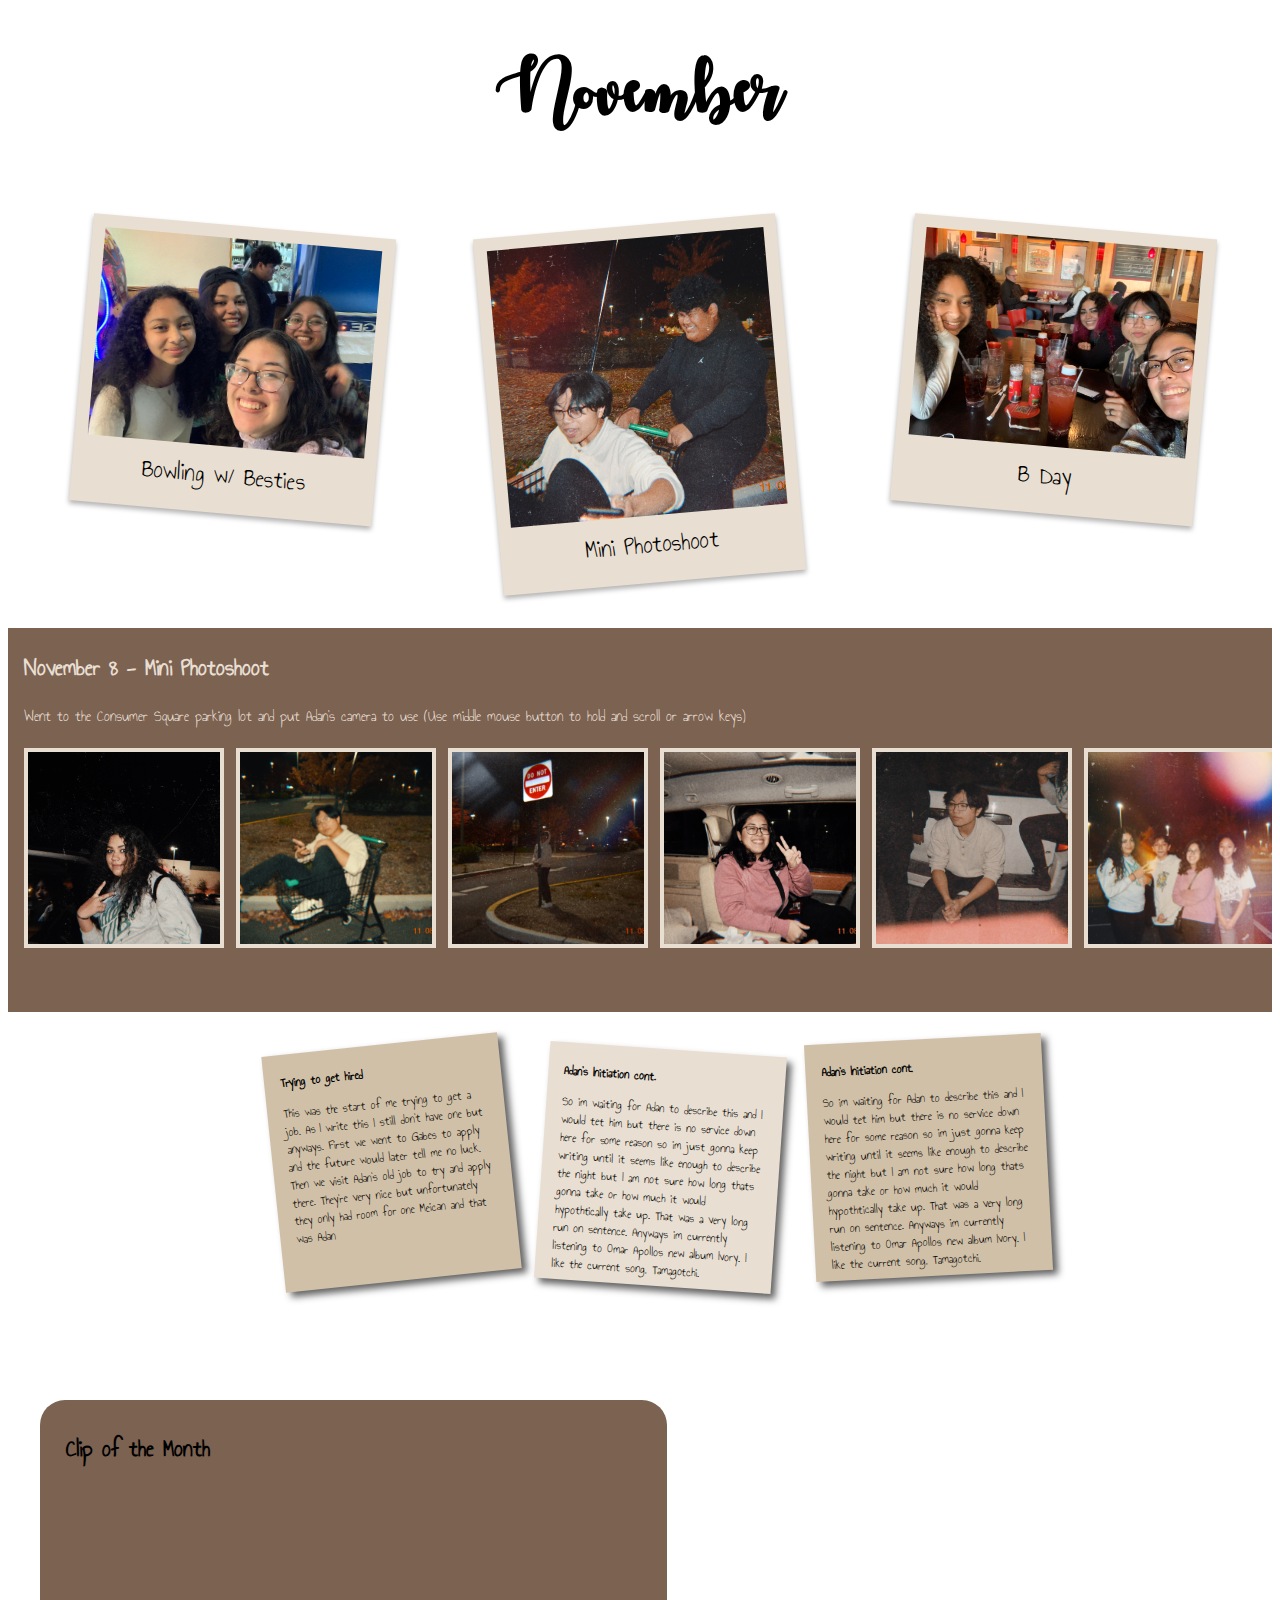
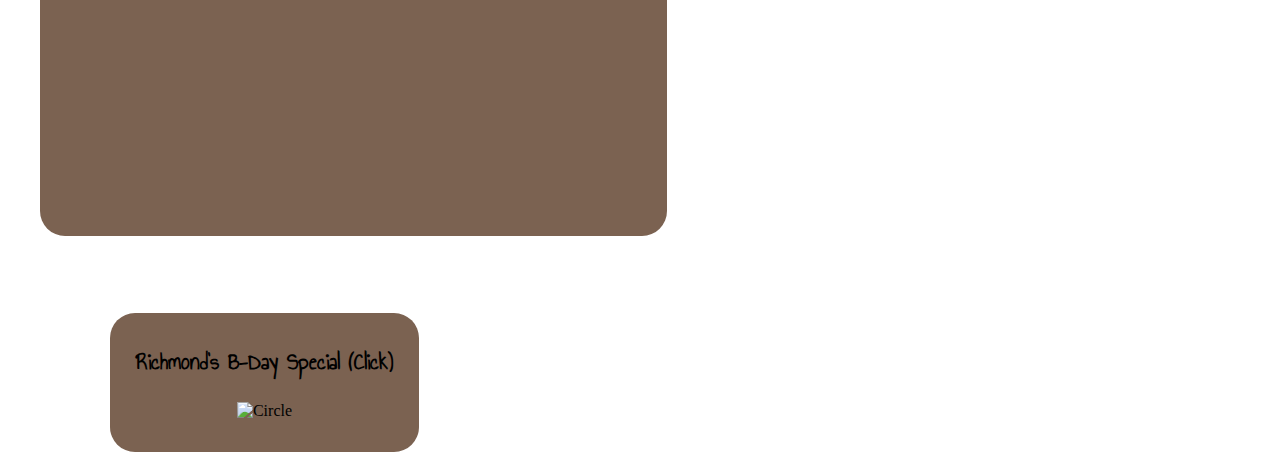
==== nov.html @ adaeb92c "novembeR base" ====
<!DOCTYPE html>
<html>

<head>
  <meta charset="utf-8">
  <meta name="viewport" content="width=device-width">
  <title>November</title>
  <link rel="stylesheet" href="novs.css">
  <script src="https://cdnjs.cloudflare.com/ajax/libs/jquery/3.5.1/jquery.min.js"></script>
  <script src="novj.js"></script>
</head>
<body>
    <h1>November</h1>

    <div class="wrapper">
        <div class="item">
          <div class="polaroid">
            <img src="month/nov/novp1.jpg">
            <div class="caption">Bowling w/ Besties</div>
          </div>
        </div>
        <div class="item">
          <div class="polaroid">
            <img src="month/nov/novp2.jpg">
            <div class="caption">Mini Photoshoot</div>
          </div>
        </div>
        <div class="item">
          <div class="polaroid">
            <img src="month/nov/novp3.jpg">
            <div class="caption">B Day</div>
          </div>
        </div>
    </div>

    <div class="s-photoGallery t-black">
      <h2>November 8 - Mini Photoshoot</h2>
      <p>Went to the Consumer Square parking lot and put Adan's camera to use (Use middle mouse button to hold and scroll or arrow keys) </p>
      <div class="c-photoStrip">
        <div class="c-photoStrip__wrap">
          <div class="c-photoStrip__wrap__card">
            <img src="month/nov/nov1.jpeg" draggable="false" />
          </div>
          <div class="c-photoStrip__wrap__card">
            <img src="month/nov/nov2.jpeg" />
          </div>
          <div class="c-photoStrip__wrap__card">
            <img src="month/nov/nov3.jpeg" />
          </div>
          <div class="c-photoStrip__wrap__card">
            <img src="month/nov/nov4.jpeg" />
          </div>
          <div class="c-photoStrip__wrap__card">
            <img src="month/nov/nov5.jpeg" />
          </div>
          <div class="c-photoStrip__wrap__card">
            <img src="month/nov/nov6.jpeg" />
          </div>
          <div class="c-photoStrip__wrap__card">
            <img src="month/nov/nov7.jpeg" />
          </div>
          <div class="c-photoStrip__wrap__card">
            <img src="month/nov/nov8.jpeg" />
          </div>
          <div class="c-photoStrip__wrap__card">
            <img src="month/nov/nov9.jpeg" />
          </div>
          <div class="c-photoStrip__wrap__card">
            <img src="month/nov/nov10.jpeg" />
          </div>
          <div class="c-photoStrip__wrap__card">
            <img src="month/nov/nov11.jpeg" />
          </div>
          <div class="c-photoStrip__wrap__card">
            <img src="month/nov/nov12.jpeg" />
          </div>
        </div>
      </div>
    </div>

    <div>
      <ul>
        <li>
          <a href="#" contenteditable>
            <h2 class="snh">Trying to get hired</h2>
            <p class="snp">This was the start of me trying to get a job. As I write this I still don't have one but anyways. First we went to Gabes to apply and the future would later tell me no luck. Then we visit Adan's old job to try and apply there. They're very nice but unfortunately they only had room for one Meican and that was Adan</p>
          </a>
        </li>
        <li>
          <a href="#" contenteditable>
            <h2 class="snh">Adan's Initiation cont.</h2>
            <p class="snp">So im waiting for Adan to describe this and I would tet him but there is no service down here for some reason so im just gonna keep writing until it seems like enough to describe the night but I am not sure how long thats gonna take or how much it would hypothtically take up. That was a very long run on sentence. Anyways im currently listening to Omar Apollos new album Ivory. I like the current song, Tamagotchi.</p>
          </a>
        </li>
        <li>
          <a href="#" contenteditable>
            <h2 class="snh">Adan's Initiation cont.</h2>
            <p class="snp">So im waiting for Adan to describe this and I would tet him but there is no service down here for some reason so im just gonna keep writing until it seems like enough to describe the night but I am not sure how long thats gonna take or how much it would hypothtically take up. That was a very long run on sentence. Anyways im currently listening to Omar Apollos new album Ivory. I like the current song, Tamagotchi.</p>
          </a>
        </li>
      </ul>
    </div>

    <div class="anoth">
      <section class="sect-2">
        <div class="clipsec">
          <h2>Clip of the Month</h2>
          <div class="ayo">
            <iframe class="responsive-iframe" width="640" height="360" frameborder="0" src="https://streamable.com/e/e601b6" allowfullscreen ></iframe>
          </div>
        </div>
      </section>
  
      <div class="othpic">
        <h2>Richmond's B-Day Special (Click)</h2>
        <img src="month/nov/rochnov1.jpg" class="weirdpics"alt="Circle" id="circle" onclick="change();">
      </div>
    </div>

</body>
</html>
---- novs.css ----
@import url('https://fonts.googleapis.com/css2?family=Annie+Use+Your+Telescope&display=swap');
@import url('https://fonts.googleapis.com/css2?family=Reenie+Beanie&display=swap');
@font-face {
    font-family: novfont;
    src: url(fonts/autumn-in-november.regular.ttf);
  }

body{
    background-image: url("https://st2.depositphotos.com/18175584/47318/v/450/depositphotos_473184442-stock-illustration-seamless-minimalist-doodle-leaf-pattern.jpg?forcejpeg=true");
    background-size: 40%;
}
h1{
    font-family: novfont;
    text-align: center;
    font-size: 60px;
}


.wrapper {   
    text-align: center;
    display: flex;
    justify-content: space-evenly;
}
.polaroid {
    background: #E8DED1;
    padding: 1rem;
    -webkit-box-shadow: 0 4px 6px rgba(0, 0, 0, .3);
    -moz-box-shadow: 0 4px 6px rgba(0, 0, 0, .3);
    box-shadow: 0 4px 6px rgba(0, 0, 0, .3); 
}
.item{
    max-width: 30%;
}
.polaroid > img {
    max-width: 100%;
    height: auto;
}
.caption {
    font-size: 2.5vw;
    text-align: center;
    line-height: 2em;
    font-family: 'Annie Use Your Telescope', cursive;
}
.item .polaroid:before {
    content: '';
    position: absolute;
    z-index: -1;
    transition: all 0.40s;
}
.item:nth-of-type(2n+1) {
    transform: scale(0.8, 0.8) rotate(5deg);
    transition: all 0.35s;
}
.item:nth-of-type(2n+1) .polaroid:before {
    transform: rotate(6deg);
    height: 20%;
    width: 47%;
    bottom: 30px;
    right: 12px;
}
.item:nth-of-type(2n+2) {
    transform: scale(0.8, 0.8) rotate(-5deg);
    transition: all 0.35s;
}
.item:nth-of-type(2n+2) .polaroid:before {
    transform: rotate(-6deg);
    height: 20%;
    width: 47%;
    bottom: 30px;
    left: 12px;
}
.item:hover {
    filter: none;
    transform: scale(1, 1) rotate(0deg);
    transition: all 0.40s;
}
.item:hover .polaroid:before {
    content: '';
    position: absolute;
    z-index: -1;
    transform: rotate(0deg);
    height: 60%;
    width: 60%;
    bottom: 0%;
    right: 10%;
    transition: all 0.35s;
}

h2 {
    margin-top: 0.25em;
    font-family: 'Annie Use Your Telescope', cursive;
}
.c-photoStrip {
    height: fit-content;
    overflow: hidden;
    vertical-align: middle;
}
.c-photoStrip__wrap {
    padding: 0 1em 1.5em;
    white-space: nowrap;
    overflow-x: scroll;
    overflow-y:visible;
    vertical-align: middle;
}
.c-photoStrip__wrap__card {
    display: inline-block;
    margin: 0.25em;
    vertical-align: middle;
}
.c-photoStrip__wrap__card:first-of-type {
    margin-left: 0;
}
.c-photoStrip__wrap__card:last-of-type {
    margin-right: 0;
}
.c-photoStrip__wrap__card img {
    max-width: 15vw;
    width: 100%;
    height: auto;
    user-select: none;
    -moz-user-select: none;
    -webkit-user-drag: none;
    -webkit-user-select: none;
    -ms-user-select: none;
}
.s-photoGallery {
    padding: 1em;
    height: fit-content;
}
.s-photoGallery .c-photoStrip {
    margin: 1em -1em;
}
.t-black.s-photoGallery {
    background-color: 	#7B6251;
    color: #E8DED1;
    border: 0px;
}
.t-black.s-photoGallery img {
    border: 4px solid #E8DED1;
}

.c-photoStrip__wrap::-webkit-scrollbar {
    display: none;
}

p{
    font-family: 'Annie Use Your Telescope';
}



ul,li{
    list-style:none;
  }
  ul{
    display: flex;
    flex-wrap: wrap;
    justify-content: center;
  }
  ul li a{
    text-decoration:none;
    color:#000;
    background:#D1C0A8;
    display:block;
    height:16vw;
    width:16vw;
    padding:1em;
    box-shadow: 5px 5px 7px rgba(33,33,33,.7);
    transform: rotate(-6deg);
    transition: transform .15s linear;
  }
  
  ul li:nth-child(even) a{
    transform:rotate(4deg);
    position:relative;
    top:5px;
    background:#E8DED1;
  }
  ul li:nth-child(3n) a{
    transform:rotate(-3deg);
    position:relative;
    top:-5px;
    background:#D1C0A8;
  }
  ul li:nth-child(5n) a{
    transform:rotate(5deg);
    position:relative;
    top:-10px;
  }
  
  ul li a:hover,ul li a:focus{
    box-shadow:10px 10px 7px rgba(0,0,0,.7);
    transform: scale(1.25);
    position:relative;
    z-index:5;
  }
  
  ul li{
    margin:1em;
  }

  .snp{
    font-size: 1vw;
    font-family: 'Annie Use Your Telescope'
  }
  .snh{
    font-weight: bold;
    font-size: 1vw;
  }

  .anoth{
    margin-top: 10vh;
    position:relative;
    align-self: center;
    align-items: center;
    align-content: center;
    vertical-align: middle;
  }
  .sect-2{
    align-self: center;
    align-items: center;
    align-content: center;
    vertical-align: middle;
    position: relative;
    width: 50vw;
  }
  .clipsec{
    margin-left: 2.5vw;
    margin-right: 2.5vw;
    margin-top: 1vw;
    margin-bottom: 1vw;
    padding: 2vw;
    background-color: #7B6251;
    border-radius: 25px;
    justify-content: space-evenly;
    max-height: 80vh;
    flex-direction: row;
    width: 45vw;
    overflow:auto;
    float: left;
  }
  
  .ayo {
    position: relative;
    overflow: hidden;
    width: 100%;
    padding-top: 56.25%; /* 16:9 Aspect Ratio (divide 9 by 16 = 0.5625) */
  }
  
  /* Then style the iframe to fit in the container div with full height and width */
  .responsive-iframe {
    position: absolute;
    top: 0;
    left: 0;
    bottom: 0;
    right: 0;
    width: 100%;
    height: 100%;
  }
  
  .othpic{
    margin-left: 8vw;
    margin-top: 5vw;
    margin-bottom: 1vw;
    padding: 2vw;
    border-radius: 25px;
    background-color: #7B6251;
    justify-content: space-evenly;
    max-height: 65vh;
    flex-direction: row;
    max-width: 25vw;
    overflow:auto;
    float: left;
    align-items: center;
    text-align: center;
  }
  
  .weirdpics{
    padding: .2vw;
    justify-content: space-evenly;
    max-height: 40vh;
    flex-direction: row;
    max-width: 15vw;
    overflow:auto;
  }
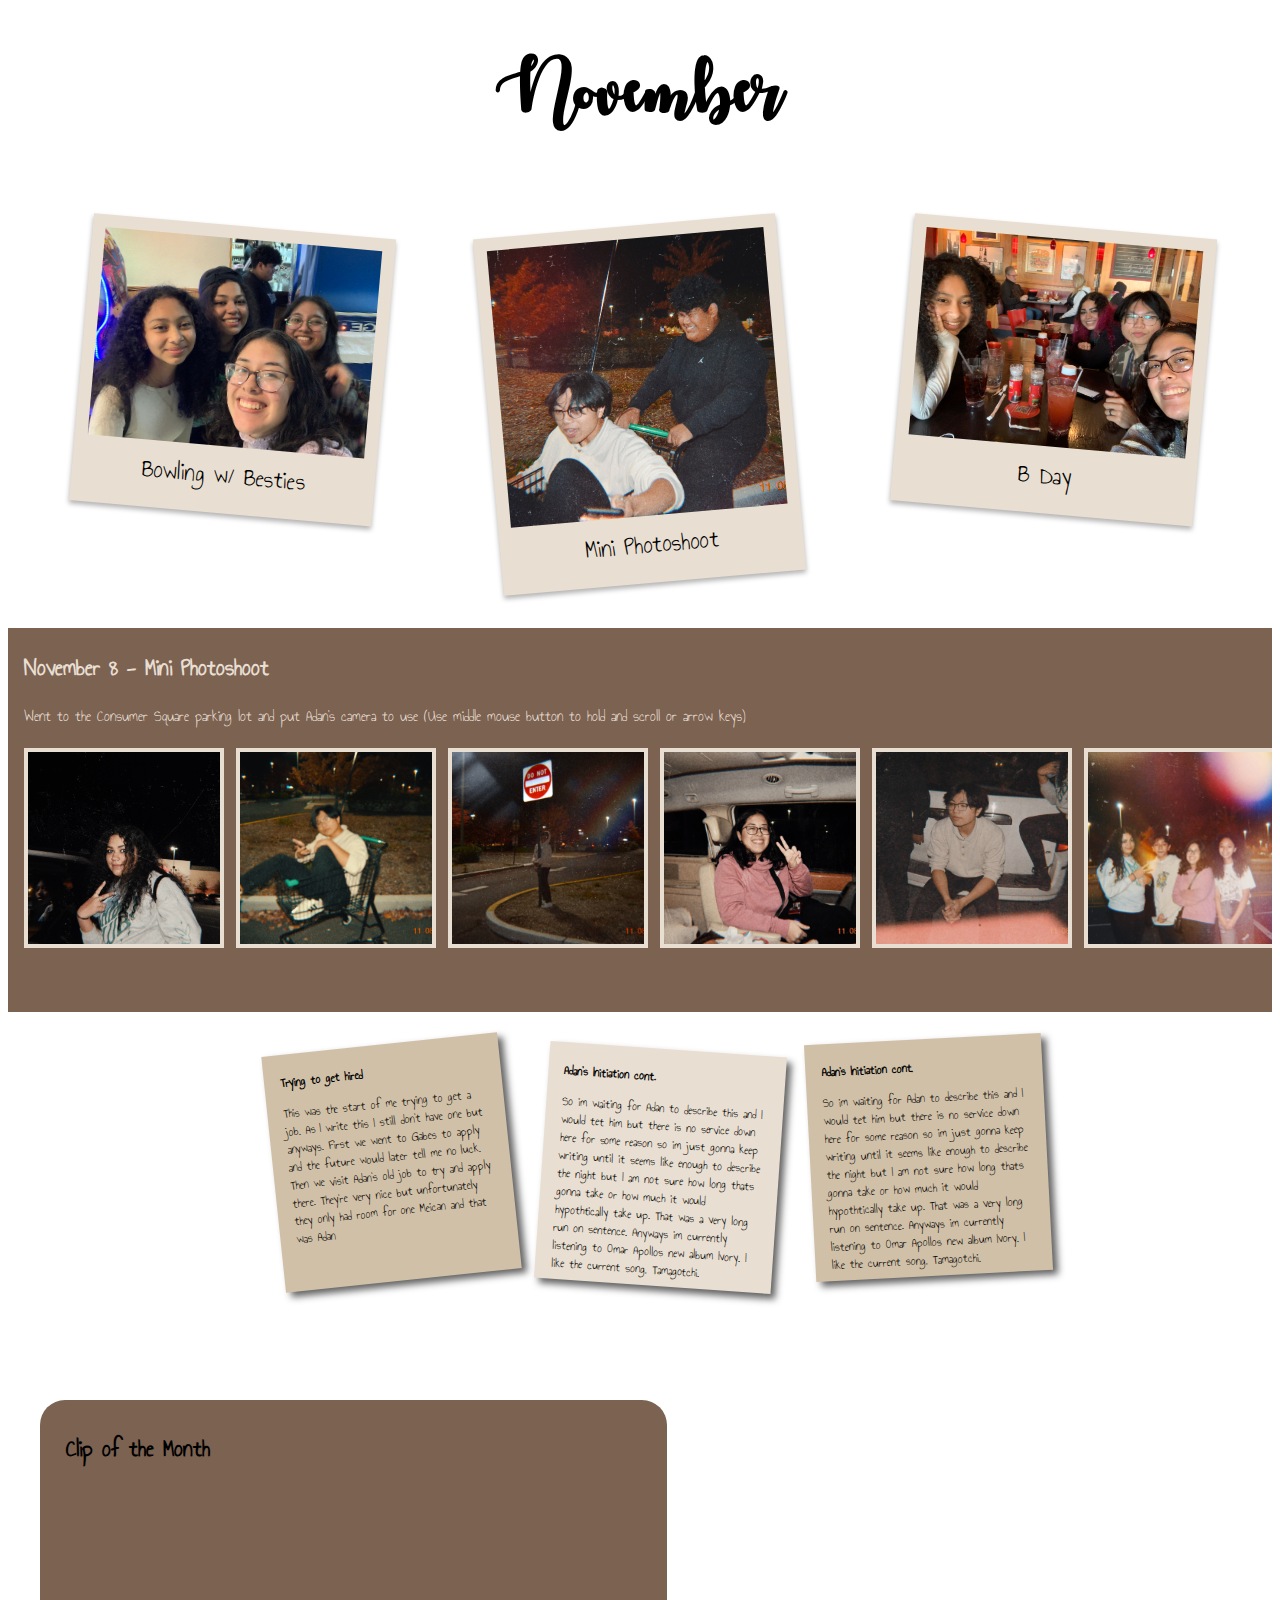
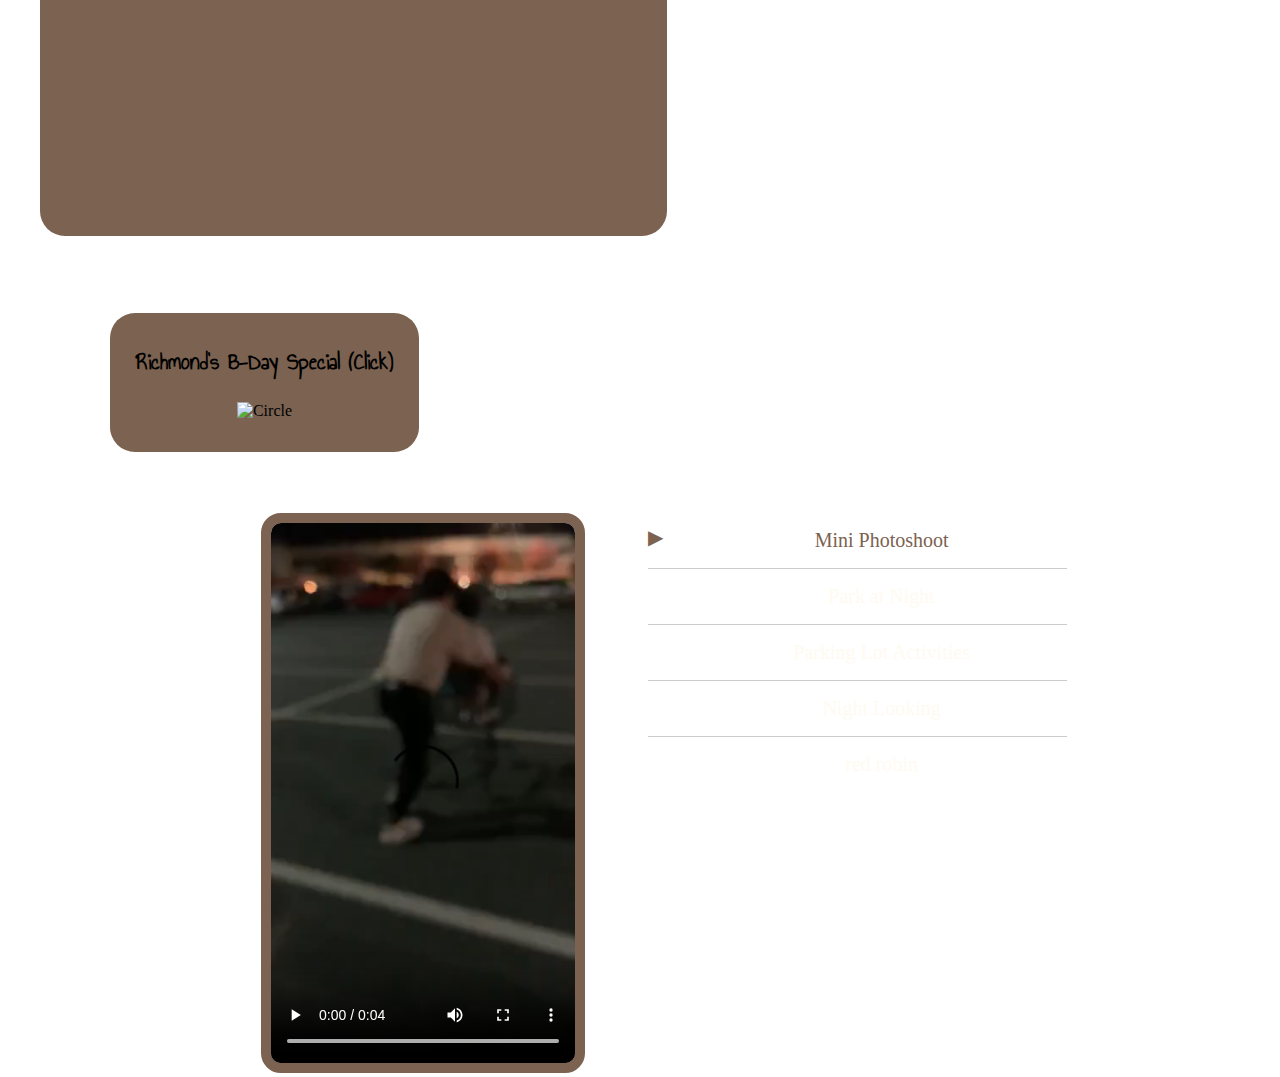
==== commit f52c0d50: "good enough" ====
--- a/nov.html
+++ b/nov.html
@@ -81,19 +81,19 @@
     <div>
       <ul>
         <li>
-          <a href="#" contenteditable>
+          <a>
             <h2 class="snh">Trying to get hired</h2>
             <p class="snp">This was the start of me trying to get a job. As I write this I still don't have one but anyways. First we went to Gabes to apply and the future would later tell me no luck. Then we visit Adan's old job to try and apply there. They're very nice but unfortunately they only had room for one Meican and that was Adan</p>
           </a>
         </li>
         <li>
-          <a href="#" contenteditable>
+          <a>
             <h2 class="snh">Adan's Initiation cont.</h2>
             <p class="snp">So im waiting for Adan to describe this and I would tet him but there is no service down here for some reason so im just gonna keep writing until it seems like enough to describe the night but I am not sure how long thats gonna take or how much it would hypothtically take up. That was a very long run on sentence. Anyways im currently listening to Omar Apollos new album Ivory. I like the current song, Tamagotchi.</p>
           </a>
         </li>
         <li>
-          <a href="#" contenteditable>
+          <a>
             <h2 class="snh">Adan's Initiation cont.</h2>
             <p class="snp">So im waiting for Adan to describe this and I would tet him but there is no service down here for some reason so im just gonna keep writing until it seems like enough to describe the night but I am not sure how long thats gonna take or how much it would hypothtically take up. That was a very long run on sentence. Anyways im currently listening to Omar Apollos new album Ivory. I like the current song, Tamagotchi.</p>
           </a>
@@ -117,5 +117,52 @@
       </div>
     </div>
 
+
+    <div class="vids">
+    <div class="grid-row reverse video-gallery">
+      <input type="radio" value="1" name="video-list" id="video-1" checked="checked" /><label for="video-1">Mini Photoshoot</label>
+      <input type="radio" value="2" name="video-list" id="video-2" /><label for="video-2">Park at Night</label>
+      <input type="radio" value="3" name="video-list" id="video-3" /><label for="video-3">Parking Lot Activities</label>
+      <input type="radio" value="4" name="video-list" id="video-4" /><label for="video-4">Night Looking</label>
+      <input type="radio" value="5" name="video-list" id="video-5" /><label for="video-5">red robin</label>
+
+      <!-- videos -->
+      <div class="video video-1">
+        <video class="accvid" controls>
+          <source src="month/nov/miniphotoshoot.mp4">
+            Your browser does not support the video tag.
+        </video>
+      </div>
+     
+      <div class="video video-2">
+        <video class="accvid" controls>
+          <source src="month/nov/forest.mp4">
+            Your browser does not support the video tag.
+        </video>
+      </div>
+     
+      <div class="video video-3">
+       <video class="accvid" controls>
+          <source src="month/nov/soda.mp4">
+            Your browser does not support the video tag.
+        </video>
+      </div>
+     
+      <div class="video video-4">
+       <video class="accvid" controls>
+        <source src="month/nov/scary.mp4">
+          Your browser does not support the video tag.
+      </video>
+      </div>
+      <div class="video video-5">
+        <video class="accvid" controls>
+          <source src="month/nov/redrobin.mp4">
+            Your browser does not support the video tag.
+        </video>
+       </div>
+      <!-- videos -->
+     </div>
+    </div>
+
 </body>
 </html>--- a/novs.css
+++ b/novs.css
@@ -282,4 +282,260 @@
     flex-direction: row;
     max-width: 15vw;
     overflow:auto;
-  }+  }
+
+
+
+
+.video {
+  position: relative;
+  padding-top: 4.1%;
+  padding-bottom: 51.95%;
+  height: 0; }
+  .video iframe {
+    position: absolute;
+    top: 0;
+    left: 0;
+    height: 100%;
+    min-height: 0; }
+
+.video-gallery {
+  margin-top: 3em;
+  position: relative;
+  width: 100%; }
+  .video-gallery .video {
+    animation: 1200ms fadeOut ease;
+    animation-fill-mode: both;
+    grid-column-start: 1;
+    grid-row-start: 1;
+    grid-row-end: 7;
+    max-height: 19.5em;
+    opacity: 0;
+    transition: all 300ms ease; }
+  .video-gallery input[type="radio"] {
+    font-size: 0;
+    height: 0;
+    opacity: 0;
+    padding: 0;
+    position: fixed;
+    width: 0; }
+  .video-gallery input {
+    grid-column-start: 1;
+    grid-row-start: 1; }
+  .video-gallery label {
+    color: 	#FFFAF0;
+    font-size: 1.25em;
+    font-weight: 400;
+    grid-column-start: 2;
+    margin: 0 !important;
+    padding: 1rem 0 1rem 3rem;
+    position: relative;
+    border-bottom: 1px solid #CCCCCC; }
+    .video-gallery label:last-of-type {
+      border: 0 none; }
+  .video-gallery input[type="radio"]:checked + label {
+    color: #7B6251 !important; }
+    .video-gallery input[type="radio"]:checked + label:before {
+      content: "▶";
+      left: 0;
+      top: 12px;
+      position: absolute; }
+
+.grid-row {
+  display: block;
+  height: 56vw;
+  max-height: 19.5em;
+  position: relative; }
+  .grid-row label {
+    left: calc(50% + 16px);
+    position: relative;
+    width: calc(50% - 16px); }
+  .grid-row .video {
+    padding: 0;
+    position: absolute;
+    top: 0;
+    width: 0; }
+  .grid-row:after {
+    content: "";
+    clear: both;
+    display: table; }
+
+#video-1:checked ~ .video-1, #video-2:checked ~ .video-2, #video-3:checked ~ .video-3, #video-4:checked ~ .video-4, #video-5:checked ~ .video-5, #video-6:checked ~ .video-6 {
+  animation: 1200ms fadeIn ease;
+  animation-fill-mode: both;
+  opacity: 1;
+  width: 50%; }
+
+@keyframes fadeOut {
+  0% {
+    display: block;
+    height: 56vw;
+    opacity: 1;
+    width: 50%; }
+  25% {
+    display: block;
+    height: 56vw;
+    opacity: 1;
+    width: 50%; }
+  49% {
+    display: block;
+    height: 56vw;
+    opacity: 0;
+    width: 50%; }
+  50% {
+    display: none;
+    height: 0;
+    opacity: 0;
+    width: 0; } }
+
+@keyframes fadeIn {
+  0% {
+    opacity: 0;
+    width: 0; }
+  49% {
+    display: none;
+    height: 0;
+    opacity: 0;
+    width: 0; }
+  50% {
+    display: block;
+    height: 56vw;
+    opacity: 0;
+    width: 50%; }
+  100% {
+    display: block;
+    height: 56vw;
+    opacity: 1;
+    width: 50%; } }
+
+
+
+
+@supports (display: grid) { /*{*/
+    @keyframes fadeOut {
+      0% {
+        display: block;
+        height: 56vw;
+        opacity: 1;
+        width: 100%; }
+      25% {
+        display: block;
+        height: 56vw;
+        opacity: 1;
+        width: 100%; }
+      49% {
+        display: block;
+        height: 56vw;
+        opacity: 0;
+        width: 100%; }
+      50% {
+        display: none;
+        height: 0;
+        opacity: 0;
+        width: 0; }
+      }
+    @keyframes fadeIn {
+      0% {
+        opacity: 0;
+        width: 0; }
+      49% {
+        display: none;
+        height: 0;
+        opacity: 0;
+        width: 0; }
+      50% {
+        display: block;
+        height: 56vw;
+        opacity: 0;
+        width: 100%; }
+      100% {
+        display: block;
+        height: 56vw;
+        opacity: 1;
+        width: 100%; } } 
+  }
+  .grid-row {
+    align-items: start;
+    display: grid;
+    grid-column-gap: 16px;
+    grid-row-gap: 0;
+    grid-template-columns: 1fr 1fr;
+    grid-template-rows: 1fr 1fr 1fr 1fr 1fr 1fr;
+    }
+  .grid-row label {
+    left: auto;
+    width: 100%; }
+  .grid-row .video {
+    position: relative;
+    width: 100%; } 
+  /* } */
+
+
+
+
+@media (max-width: 767px) {
+  .video-gallery {
+    display: flex;
+    flex-direction: column;
+    height: auto;
+    max-height: none; }
+    .video-gallery label {
+      left: auto;
+      order: 2;
+      width: 100%; }
+      
+    .video-gallery .video {
+      order: 1;
+      padding-top: 4.1%;
+      padding-bottom: 51.95%;
+      position: relative;
+      top: auto;
+      width: 100%; }
+  #video-1:checked ~ .video-1, #video-2:checked ~ .video-2, #video-3:checked ~ .video-3, #video-4:checked ~ .video-4, #video-5:checked ~ .video-5, #video-6:checked ~ .video-6 {
+    width: 100%; }
+  @keyframes fadeOut {
+    0% {
+      display: block;
+      height: 56vw;
+      opacity: 1; }
+    25% {
+      display: block;
+      height: 56vw;
+      opacity: 1; }
+    49% {
+      display: block;
+      height: 56vw;
+      opacity: 0; }
+    50% {
+      display: none;
+      height: 0;
+      opacity: 0; } }
+  @keyframes fadeIn {
+    0% {
+      opacity: 0; }
+    49% {
+      display: none;
+      height: 0;
+      opacity: 0; }
+    50% {
+      display: block;
+      height: 56vw;
+      opacity: 0; }
+    100% {
+      display: block;
+      height: 56vw;
+      opacity: 1; } } }
+
+.vids{
+  align-items: center;
+  text-align: center;
+  padding-left: 20%;
+  padding-right: 20%;
+}
+  
+.accvid{
+  max-height: 60vh;
+  border: 10px solid #7B6251;
+  color: #7B6251;
+  border-radius: 20px;
+}